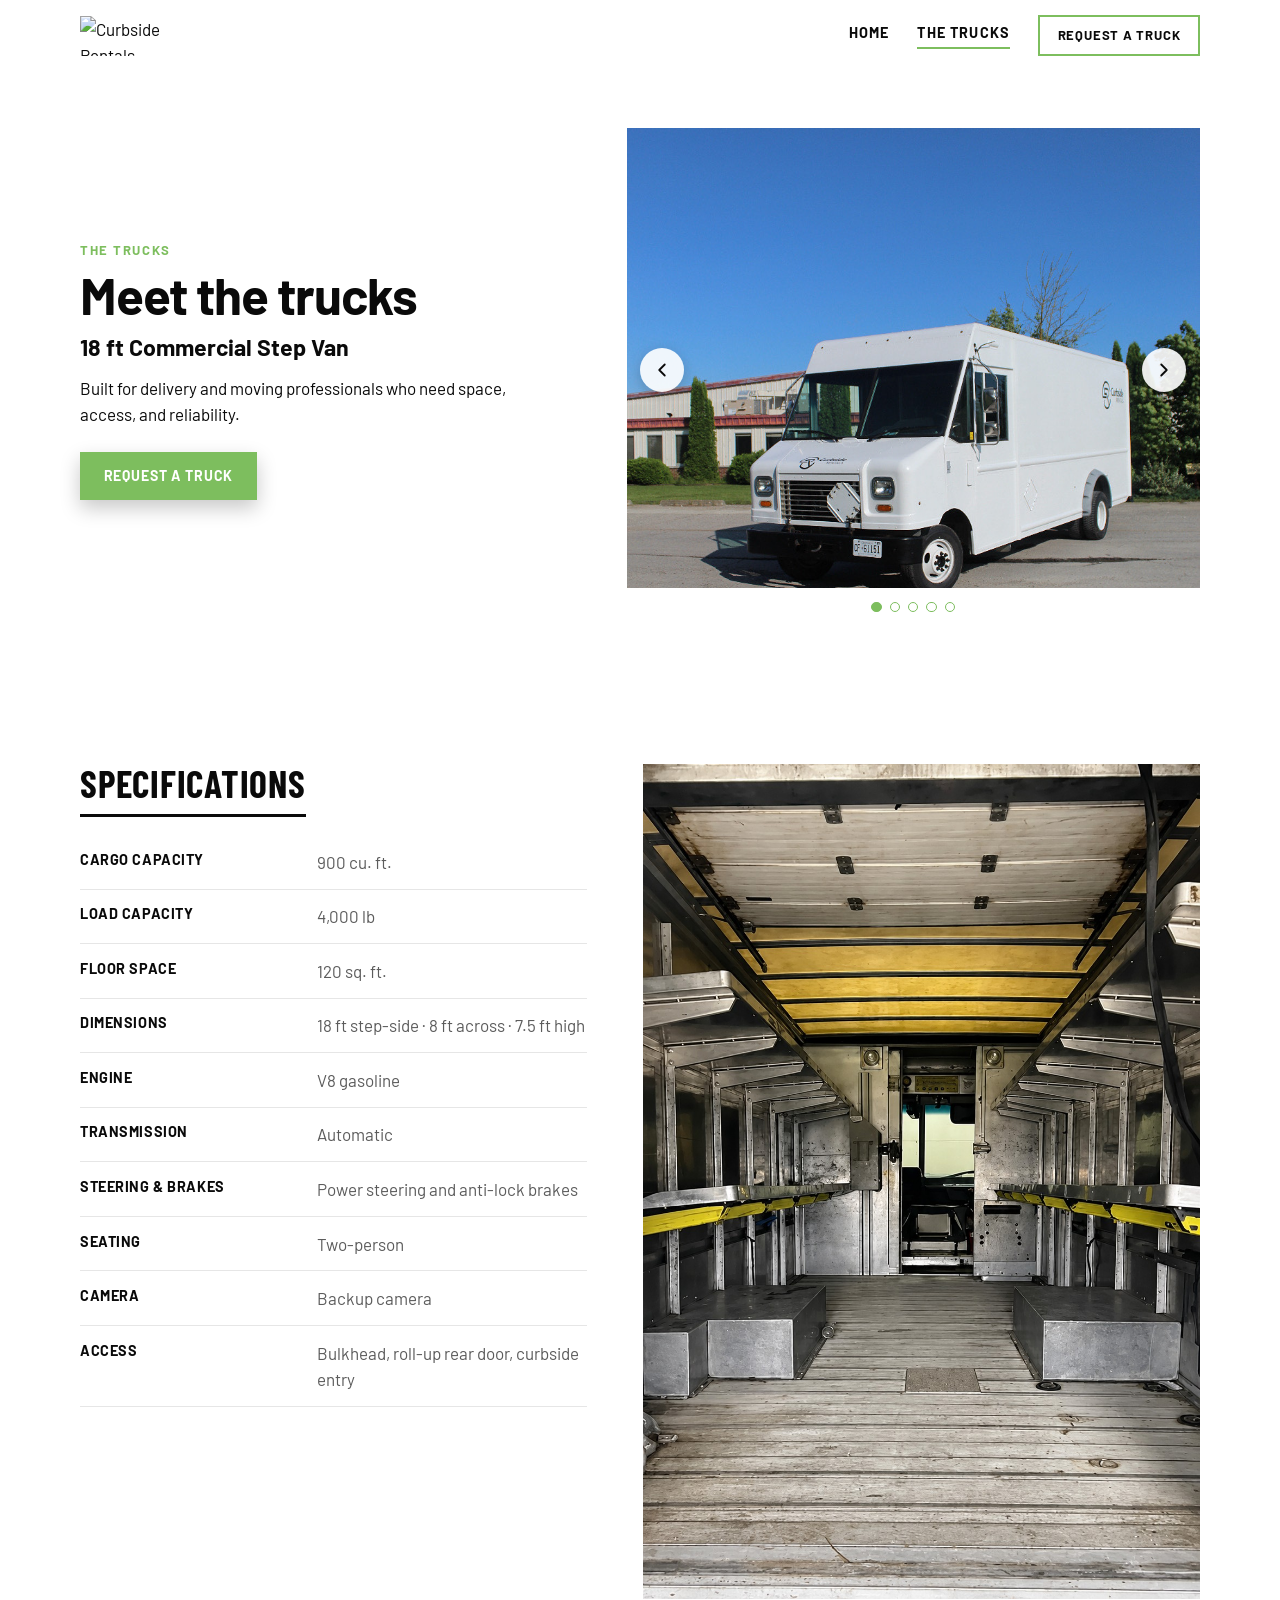
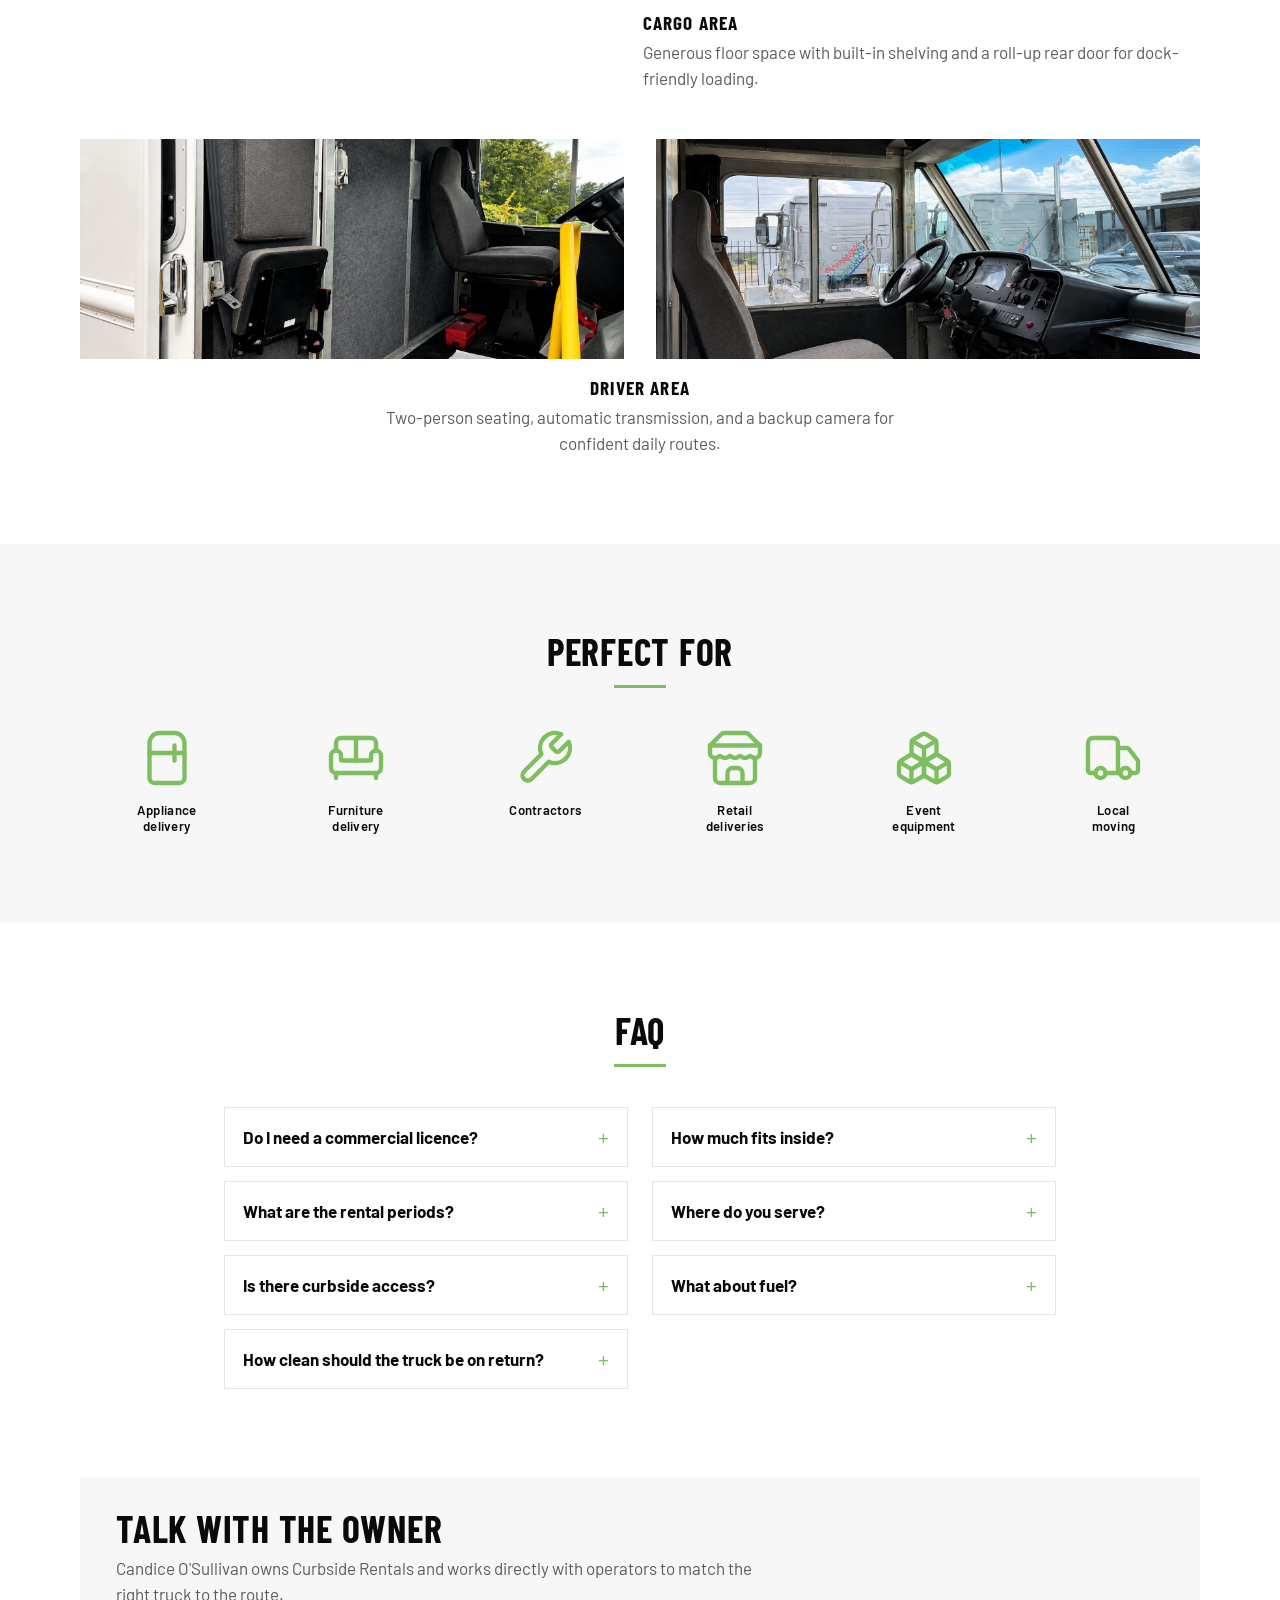
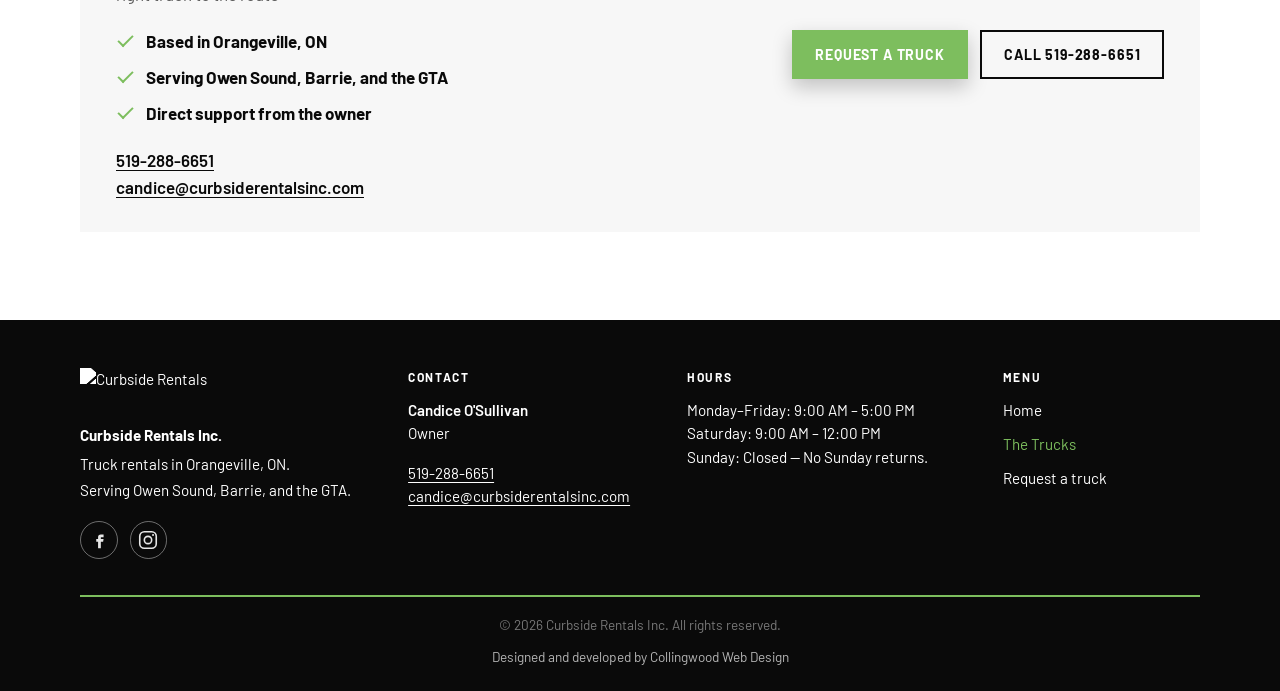
==== about.html @ fba62087 "Add how-it-works, rental SEO, hours, and Orangeville-only delivery copy. Co-authored-by: Cursor <cur" ====
<!DOCTYPE html>
<html lang="en">
<head>
  <meta charset="UTF-8" />
  <meta name="viewport" content="width=device-width, initial-scale=1.0" />
  <meta name="robots" content="noindex, follow" />
  <meta http-equiv="refresh" content="0; url=https://www.curbsiderentalsinc.com/the-trucks.html" />
  <link rel="canonical" href="https://www.curbsiderentalsinc.com/the-trucks.html" />
  <title>Redirecting to The Trucks | Curbside Rentals</title>
  <script>location.replace("the-trucks.html");</script>
</head>
<body>
  <p>This page has moved to <a href="the-trucks.html">The Trucks</a>.</p>
</body>
</html>
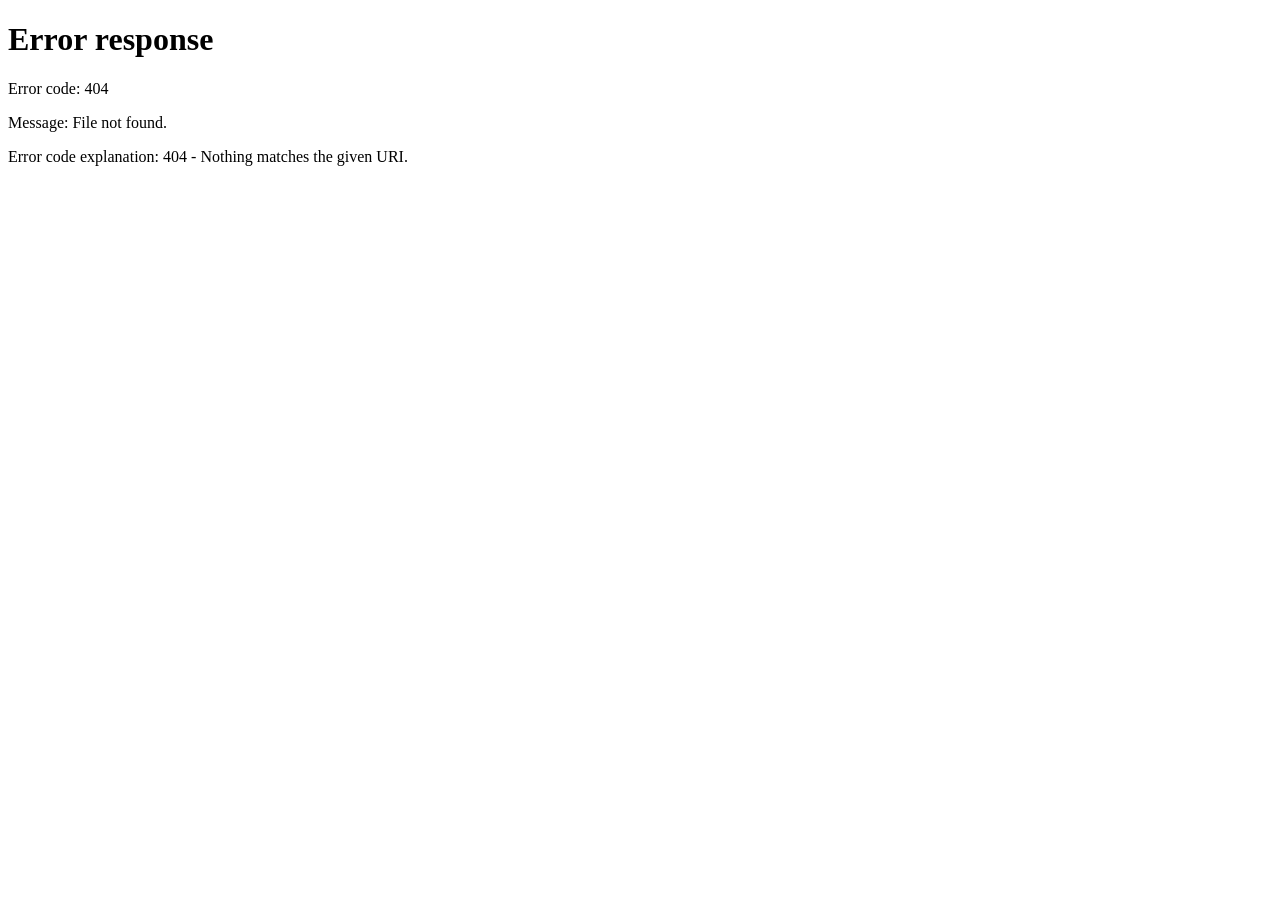
==== commit 5578ed2f: "Use extensionless URLs so page addresses no longer end in .html. Co-authored-by: Cursor <cursoragent" ====
--- a/about.html
+++ b/about.html
@@ -4,12 +4,12 @@
   <meta charset="UTF-8" />
   <meta name="viewport" content="width=device-width, initial-scale=1.0" />
   <meta name="robots" content="noindex, follow" />
-  <meta http-equiv="refresh" content="0; url=https://www.curbsiderentalsinc.com/the-trucks.html" />
-  <link rel="canonical" href="https://www.curbsiderentalsinc.com/the-trucks.html" />
+  <meta http-equiv="refresh" content="0; url=https://curbsiderentalsinc.com/the-trucks" />
+  <link rel="canonical" href="https://curbsiderentalsinc.com/the-trucks" />
   <title>Redirecting to The Trucks | Curbside Rentals</title>
-  <script>location.replace("the-trucks.html");</script>
+  <script>location.replace("the-trucks");</script>
 </head>
 <body>
-  <p>This page has moved to <a href="the-trucks.html">The Trucks</a>.</p>
+  <p>This page has moved to <a href="the-trucks">The Trucks</a>.</p>
 </body>
 </html>
